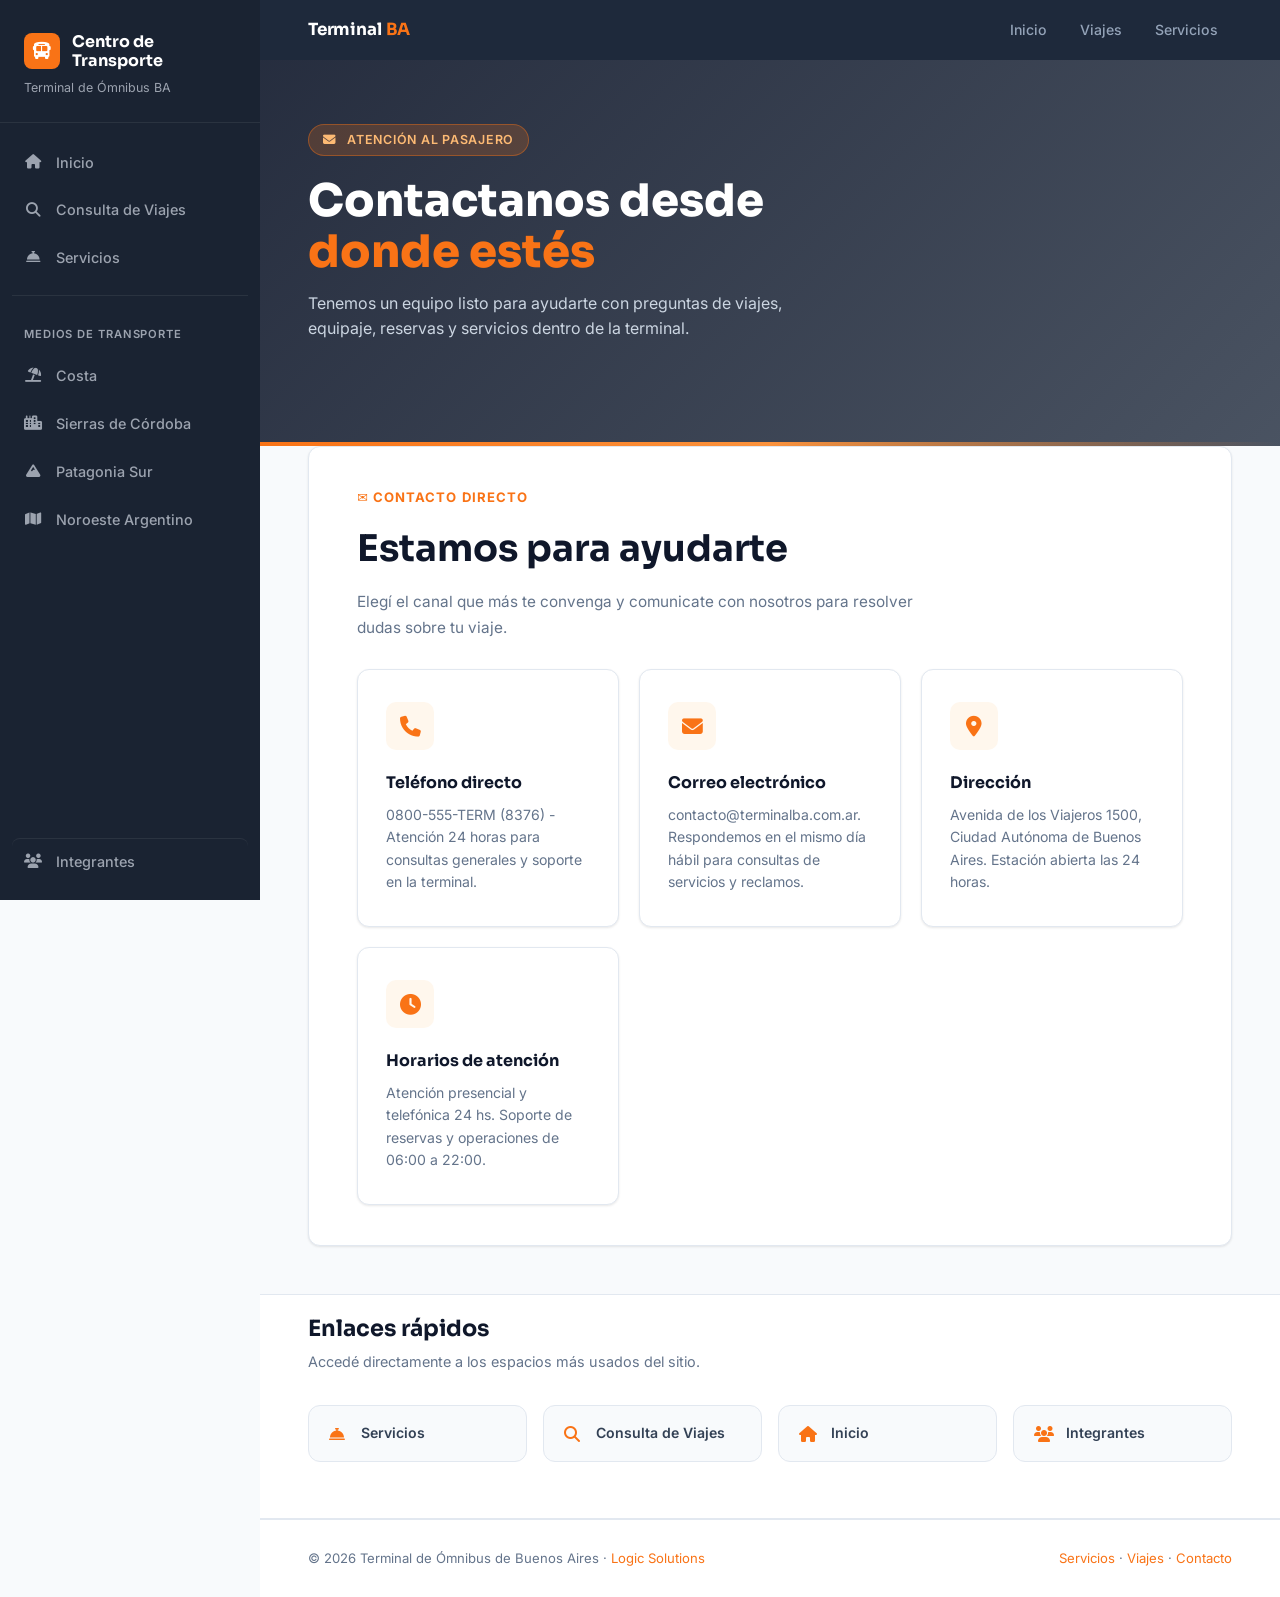
==== contacto.html @ 6a6be08a "FAQ" ====
<!DOCTYPE html>
<html lang="es">
<head>
    <meta charset="UTF-8">
    <meta name="viewport" content="width=device-width, initial-scale=1.0">
    <title>Contacto | Terminal de Ómnibus BA</title>
    <link rel="stylesheet" href="./styles/styles.css">
    <link rel="stylesheet" href="https://cdnjs.cloudflare.com/ajax/libs/font-awesome/6.4.0/css/all.min.css">
</head>
<body>
<div class="app-container">

    <!-- SIDEBAR -->
    <aside class="sidebar">
        <div class="sidebar-header">
            <div class="sidebar-logo">
                <div class="sidebar-logo-icon"><i class="fa-solid fa-bus"></i></div>
                <h2>Centro de Transporte</h2>
            </div>
            <p>Terminal de Ómnibus BA</p>
        </div>
        <nav class="sidebar-nav">
            <a href="index.html"><i class="fa-solid fa-house"></i> Inicio</a>
            <a href="viajes.html"><i class="fa-solid fa-magnifying-glass"></i> Consulta de Viajes</a>
            <a href="servicios.html"><i class="fa-solid fa-bell-concierge"></i> Servicios</a>
            <hr>
            <span class="nav-section-label">Medios de Transporte</span>
            <a href="./transportes/costa.html"><i class="fa-solid fa-umbrella-beach"></i> Costa</a>
            <a href="./transportes/cuyo.html"><i class="fa-solid fa-city"></i> Sierras de Córdoba</a>
            <a href="./transportes/sur.html"><i class="fa-solid fa-mountain"></i> Patagonia Sur</a>
            <a href="./transportes/norte.html"><i class="fa-solid fa-map"></i> Noroeste Argentino</a>
            <a href="integrantes.html" class="sidebar-nav-bottom"><i class="fa-solid fa-users"></i> Integrantes</a>
        </nav>
    </aside>

    <!-- MAIN -->
    <main class="main-content">

        <!-- TOPBAR -->
        <header class="topbar">
            <div class="topbar-brand"><h1>Terminal <span>BA</span></h1></div>
            <nav class="top-nav">
                <a href="index.html">Inicio</a>
                <a href="viajes.html">Viajes</a>
                <a href="servicios.html">Servicios</a>
            </nav>
        </header>

        <!-- HERO CONTACTO -->
        <section class="hero-section" style="background-image: linear-gradient(135deg, rgba(15,23,42,0.9) 0%, rgba(30,41,59,0.8) 100%), url('https://images.unsplash.com/photo-1515378791036-0648a3ef77b2?auto=format&fit=crop&w=1400&q=80'); padding: 4rem 3rem;">
            <div class="hero-overlay">
                <div class="hero-eyebrow"><i class="fa-solid fa-envelope"></i> &nbsp;Atención al pasajero</div>
                <h2>Contactanos desde<br><em>donde estés</em></h2>
                <p>Tenemos un equipo listo para ayudarte con preguntas de viajes, equipaje, reservas y servicios dentro de la terminal.</p>
            </div>
        </section>

        <section class="faq-block-wrapper">
            <div class="faq-top-flex-row" style="margin-bottom: 1.75rem;">
                <div>
                    <p class="section-subtitle-corporate">✉ Contacto directo</p>
                    <h2 class="section-main-title">Estamos para ayudarte</h2>
                    <p class="section-main-desc">Elegí el canal que más te convenga y comunicate con nosotros para resolver dudas sobre tu viaje.</p>
                </div>
            </div>

            <div class="cards-grid">
                <div class="servicio-card">
                    <div class="icon-circle"><i class="fa-solid fa-phone"></i></div>
                    <h4>Teléfono directo</h4>
                    <p>0800-555-TERM (8376) - Atención 24 horas para consultas generales y soporte en la terminal.</p>
                </div>
                <div class="servicio-card">
                    <div class="icon-circle"><i class="fa-solid fa-envelope"></i></div>
                    <h4>Correo electrónico</h4>
                    <p>contacto@terminalba.com.ar. Respondemos en el mismo día hábil para consultas de servicios y reclamos.</p>
                </div>
                <div class="servicio-card">
                    <div class="icon-circle"><i class="fa-solid fa-location-dot"></i></div>
                    <h4>Dirección</h4>
                    <p>Avenida de los Viajeros 1500, Ciudad Autónoma de Buenos Aires. Estación abierta las 24 horas.</p>
                </div>
                <div class="servicio-card">
                    <div class="icon-circle"><i class="fa-solid fa-clock"></i></div>
                    <h4>Horarios de atención</h4>
                    <p>Atención presencial y telefónica 24 hs. Soporte de reservas y operaciones de 06:00 a 22:00.</p>
                </div>
            </div>
        </section>

        <section class="section recursos-section" style="padding-top: 1rem;">
            <div class="section-header">
                <div>
                    <h3>Enlaces rápidos</h3>
                    <p>Accedé directamente a los espacios más usados del sitio.</p>
                </div>
            </div>
            <div class="recursos-grid">
                <a href="servicios.html" class="recurso-link"><i class="fa-solid fa-bell-concierge"></i> Servicios</a>
                <a href="viajes.html" class="recurso-link"><i class="fa-solid fa-magnifying-glass"></i> Consulta de Viajes</a>
                <a href="index.html" class="recurso-link"><i class="fa-solid fa-house"></i> Inicio</a>
                <a href="integrantes.html" class="recurso-link"><i class="fa-solid fa-users"></i> Integrantes</a>
            </div>
        </section>

        <footer>
            <span>© 2026 Terminal de Ómnibus de Buenos Aires · <a href="#">Logic Solutions</a></span>
            <span><a href="servicios.html">Servicios</a> · <a href="viajes.html">Viajes</a> · <a href="contacto.html">Contacto</a></span>
        </footer>
    </main>
</div>
</body>
</html>
---- styles/styles.css ----
/* =========================================
   VARIABLES Y RESETEO
   ========================================= */
@import url('https://fonts.googleapis.com/css2?family=Inter:wght@400;500;600;700&family=Sora:wght@700;800&display=swap');

:root {
    --sidebar-bg: #1a2332;
    --sidebar-text: #9ca3af;
    --topbar-bg: #1e293b;
    --orange-brand: #f97316;
    --orange-hover: #ea580c;
    --orange-light: #fff7ed;
    --bg-light: #f8fafc;
    --bg-white: #ffffff;
    --text-dark: #0f172a;
    --text-mid: #334155;
    --text-gray: #64748b;
    --border-color: #e2e8f0;
    --shadow-sm: 0 1px 3px rgba(0,0,0,0.06), 0 1px 2px rgba(0,0,0,0.04);
    --shadow-md: 0 4px 16px rgba(0,0,0,0.08);
    --shadow-lg: 0 10px 40px rgba(0,0,0,0.12);
    --radius: 12px;
    --sidebar-width: 260px;
}

* { margin: 0; padding: 0; box-sizing: border-box; }

body {
    background-color: var(--bg-light);
    color: var(--text-dark);
    font-family: 'Inter', system-ui, sans-serif;
    line-height: 1.6;
}

/* =========================================
   LAYOUT PRINCIPAL
   ========================================= */
.app-container {
    display: flex;
    min-height: 100vh;
}

/* ---- SIDEBAR ---- */
.sidebar {
    width: var(--sidebar-width);
    background-color: var(--sidebar-bg);
    color: white;
    display: flex;
    flex-direction: column;
    position: fixed;
    height: 100vh;
    overflow-y: auto;
    z-index: 100;
}

.sidebar-header {
    padding: 2rem 1.5rem 1.5rem;
    border-bottom: 1px solid rgba(255,255,255,0.07);
}

.sidebar-logo {
    display: flex;
    align-items: center;
    gap: 0.75rem;
    margin-bottom: 0.5rem;
}

.sidebar-logo-icon {
    width: 36px;
    height: 36px;
    background: var(--orange-brand);
    border-radius: 8px;
    display: flex;
    align-items: center;
    justify-content: center;
    font-size: 1.1rem;
    flex-shrink: 0;
}

.sidebar-header h2 {
    font-family: 'Sora', sans-serif;
    font-size: 1rem;
    font-weight: 700;
    line-height: 1.2;
}

.sidebar-header p {
    color: var(--sidebar-text);
    font-size: 0.78rem;
    margin-top: 0.25rem;
}

.sidebar-nav {
    display: flex;
    flex-direction: column;
    flex-grow: 1;
    padding: 1rem 0.75rem;
    gap: 0.15rem;
}

.nav-section-label {
    color: var(--sidebar-text);
    font-size: 0.7rem;
    font-weight: 600;
    letter-spacing: 0.08em;
    text-transform: uppercase;
    padding: 1rem 0.75rem 0.4rem;
}

.sidebar-nav hr {
    border: 0;
    border-top: 1px solid rgba(255,255,255,0.07);
    margin: 0.75rem 0;
}

.sidebar-nav a {
    color: var(--sidebar-text);
    text-decoration: none;
    padding: 0.7rem 0.75rem;
    border-radius: 8px;
    display: flex;
    align-items: center;
    gap: 0.85rem;
    font-size: 0.9rem;
    font-weight: 500;
    transition: background 0.2s, color 0.2s;
    position: relative;
}

.sidebar-nav a i { width: 18px; text-align: center; font-size: 0.9rem; }

.sidebar-nav a:hover {
    background-color: rgba(255,255,255,0.06);
    color: white;
}

.sidebar-nav a.active {
    background-color: rgba(249,115,22,0.15);
    color: white;
    border-left: 3px solid var(--orange-brand);
    padding-left: calc(0.75rem - 3px);
}

.sidebar-nav-bottom {
    margin-top: auto;
    border-top: 1px solid rgba(255,255,255,0.07);
    padding-top: 1rem;
    margin-bottom: 0;
}

/* ---- MAIN CONTENT ---- */
.main-content {
    flex-grow: 1;
    margin-left: var(--sidebar-width);
    display: flex;
    flex-direction: column;
    min-height: 100vh;
}

/* ---- TOPBAR ---- */
.topbar {
    background-color: var(--topbar-bg);
    color: white;
    padding: 0 3rem;
    height: 60px;
    display: flex;
    justify-content: space-between;
    align-items: center;
    position: sticky;
    top: 0;
    z-index: 90;
}

.topbar-brand h1 {
    font-family: 'Sora', sans-serif;
    font-size: 1.05rem;
    font-weight: 700;
    letter-spacing: -0.01em;
}

.topbar-brand span {
    color: var(--orange-brand);
}

.top-nav {
    display: flex;
    gap: 0.25rem;
}

.top-nav a {
    color: #94a3b8;
    text-decoration: none;
    font-size: 0.88rem;
    font-weight: 500;
    padding: 0.4rem 0.9rem;
    border-radius: 6px;
    transition: color 0.2s, background 0.2s;
}

.top-nav a:hover { color: white; background: rgba(255,255,255,0.06); }

.top-nav a.active {
    color: white;
    background: rgba(249,115,22,0.2);
}

/* ---- BOTONES ---- */
.btn {
    display: inline-flex;
    align-items: center;
    gap: 0.5rem;
    padding: 0.7rem 1.4rem;
    border-radius: 8px;
    font-size: 0.9rem;
    font-weight: 600;
    cursor: pointer;
    border: none;
    transition: all 0.2s;
    text-decoration: none;
    white-space: nowrap;
}

.btn-primary { background-color: var(--orange-brand); color: white; }
.btn-primary:hover { background-color: var(--orange-hover); transform: translateY(-1px); }

.btn-outline {
    border: 1.5px solid var(--orange-brand);
    color: var(--orange-brand);
    background: transparent;
}
.btn-outline:hover { background: var(--orange-light); }

.btn-ghost { background: rgba(255,255,255,0.12); color: white; }
.btn-ghost:hover { background: rgba(255,255,255,0.2); }

.btn-sm { padding: 0.45rem 0.9rem; font-size: 0.82rem; }

/* =========================================
   HERO SECTION
   ========================================= */
.hero-section {
    background: linear-gradient(135deg, rgba(15,23,42,0.88) 0%, rgba(30,41,59,0.75) 100%),
                url('https://images.unsplash.com/photo-1544620347-c4fd4a3d5957?auto=format&fit=crop&w=1400&q=80') center/cover no-repeat;
    padding: 4.5rem 3rem;
    color: white;
    position: relative;
    overflow: hidden;
}

.hero-section::after {
    content: '';
    position: absolute;
    bottom: 0; left: 0; right: 0;
    height: 4px;
    background: linear-gradient(90deg, var(--orange-brand), #fb923c, transparent);
}

.hero-eyebrow {
    display: inline-flex;
    align-items: center;
    gap: 0.5rem;
    background: rgba(249,115,22,0.2);
    border: 1px solid rgba(249,115,22,0.4);
    color: #fdba74;
    font-size: 0.78rem;
    font-weight: 600;
    letter-spacing: 0.06em;
    text-transform: uppercase;
    padding: 0.3rem 0.85rem;
    border-radius: 20px;
    margin-bottom: 1.25rem;
}

.hero-overlay h2 {
    font-family: 'Sora', sans-serif;
    font-size: clamp(1.8rem, 3.5vw, 2.8rem);
    font-weight: 800;
    line-height: 1.15;
    margin-bottom: 0.75rem;
    max-width: 600px;
}

.hero-overlay h2 em {
    font-style: normal;
    color: var(--orange-brand);
}

.hero-overlay > p {
    color: #cbd5e1;
    max-width: 520px;
    margin-bottom: 2.5rem;
    font-size: 1rem;
}

/* BUSCADOR */
.search-box {
    background: white;
    padding: 1.5rem 1.75rem;
    border-radius: var(--radius);
    box-shadow: var(--shadow-lg);
    color: var(--text-dark);
    max-width: 780px;
}

.search-box-title {
    font-size: 0.82rem;
    font-weight: 700;
    color: var(--text-gray);
    letter-spacing: 0.04em;
    text-transform: uppercase;
    margin-bottom: 1rem;
}

#form-busqueda {
    display: grid;
    grid-template-columns: 1fr 1fr auto auto;
    gap: 1rem;
    align-items: flex-end;
}

.input-group {
    display: flex;
    flex-direction: column;
    gap: 0.4rem;
}

.input-group label {
    font-size: 0.78rem;
    font-weight: 600;
    color: var(--text-gray);
    letter-spacing: 0.02em;
}

.input-group input, .input-group select {
    padding: 0.65rem 0.9rem;
    border: 1.5px solid var(--border-color);
    border-radius: 8px;
    font-size: 0.9rem;
    font-family: 'Inter', sans-serif;
    color: var(--text-dark);
    background: var(--bg-light);
    transition: border-color 0.2s, box-shadow 0.2s;
    width: 100%;
}

.input-group input:focus, .input-group select:focus {
    outline: none;
    border-color: var(--orange-brand);
    box-shadow: 0 0 0 3px rgba(249,115,22,0.12);
    background: white;
}

/* =========================================
   SECCIONES COMUNES
   ========================================= */
.section {
    padding: 3.5rem 3rem;
}

.section-sm { padding: 2rem 3rem; }

.section-header {
    display: flex;
    justify-content: space-between;
    align-items: flex-end;
    margin-bottom: 2rem;
}

.section-header h3 {
    font-family: 'Sora', sans-serif;
    font-size: 1.4rem;
    font-weight: 700;
    color: var(--text-dark);
    margin-bottom: 0.25rem;
}

.section-header p { color: var(--text-gray); font-size: 0.9rem; }

.text-center {
    text-align: center;
    margin-bottom: 2.5rem;
}

.text-center h3 {
    font-family: 'Sora', sans-serif;
    font-size: 1.5rem;
    font-weight: 700;
    margin-bottom: 0.5rem;
}

.text-center p { color: var(--text-gray); max-width: 500px; margin: 0 auto; }

/* =========================================
   CARDS DE DESTINOS / RUTAS
   ========================================= */
.cards-grid {
    display: grid;
    grid-template-columns: repeat(auto-fit, minmax(220px, 1fr));
    gap: 1.25rem;
}

.destino-card {
    height: 210px;
    border-radius: var(--radius);
    background-size: cover;
    background-position: center;
    position: relative;
    text-decoration: none;
    color: white;
    overflow: hidden;
    display: flex;
    align-items: flex-end;
    transition: transform 0.25s, box-shadow 0.25s;
}

.destino-card:hover {
    transform: translateY(-4px);
    box-shadow: var(--shadow-lg);
}

.destino-card::before {
    content: '';
    position: absolute;
    inset: 0;
    background: linear-gradient(transparent 30%, rgba(15,23,42,0.85) 100%);
}

.destino-card-body {
    position: relative;
    z-index: 1;
    padding: 1.25rem;
    width: 100%;
}

.destino-card-badge {
    display: inline-block;
    background: var(--orange-brand);
    color: white;
    font-size: 0.65rem;
    font-weight: 700;
    letter-spacing: 0.06em;
    text-transform: uppercase;
    padding: 0.2rem 0.55rem;
    border-radius: 4px;
    margin-bottom: 0.4rem;
}

.destino-card-body h4 {
    font-family: 'Sora', sans-serif;
    font-size: 1.05rem;
    font-weight: 700;
    line-height: 1.2;
    margin-bottom: 0.2rem;
}

.destino-card-body p {
    font-size: 0.8rem;
    color: #cbd5e1;
}

/* =========================================
   RECURSOS DEL PROYECTO
   ========================================= */
.recursos-section {
    background: var(--bg-white);
    border-top: 1px solid var(--border-color);
    border-bottom: 1px solid var(--border-color);
}

.recursos-grid {
    display: grid;
    grid-template-columns: repeat(auto-fit, minmax(200px, 1fr));
    gap: 1rem;
}

.recurso-link {
    display: flex;
    align-items: center;
    gap: 0.75rem;
    padding: 1rem 1.25rem;
    background: var(--bg-light);
    border: 1.5px solid var(--border-color);
    border-radius: var(--radius);
    text-decoration: none;
    color: var(--text-mid);
    font-size: 0.88rem;
    font-weight: 600;
    transition: all 0.2s;
}

.recurso-link:hover {
    border-color: var(--orange-brand);
    color: var(--orange-brand);
    background: var(--orange-light);
}

.recurso-link i { font-size: 1rem; color: var(--orange-brand); width: 20px; }

/* =========================================
   SERVICIOS
   ========================================= */
.servicios-grid {
    display: grid;
    grid-template-columns: repeat(3, 1fr);
    gap: 1.5rem;
}

.servicio-card {
    background: var(--bg-white);
    padding: 2rem 1.75rem;
    border-radius: var(--radius);
    border: 1px solid var(--border-color);
    box-shadow: var(--shadow-sm);
    transition: box-shadow 0.2s, transform 0.2s;
}

.servicio-card:hover {
    box-shadow: var(--shadow-md);
    transform: translateY(-2px);
}

.icon-circle {
    width: 48px;
    height: 48px;
    background: var(--orange-light);
    border-radius: 10px;
    display: flex;
    align-items: center;
    justify-content: center;
    font-size: 1.3rem;
    color: var(--orange-brand);
    margin-bottom: 1.25rem;
}

.servicio-card h4 {
    font-family: 'Sora', sans-serif;
    font-size: 1rem;
    font-weight: 700;
    margin-bottom: 0.5rem;
}

.servicio-card p {
    font-size: 0.88rem;
    color: var(--text-gray);
    line-height: 1.6;
}

/* =========================================
   STATS / NÚMEROS
   ========================================= */
.stats-bar {
    background: var(--topbar-bg);
    color: white;
    padding: 2rem 3rem;
    display: grid;
    grid-template-columns: repeat(4, 1fr);
    gap: 1rem;
    text-align: center;
}

.stat-item strong {
    display: block;
    font-family: 'Sora', sans-serif;
    font-size: 2rem;
    font-weight: 800;
    color: var(--orange-brand);
    line-height: 1;
    margin-bottom: 0.25rem;
}

.stat-item span { font-size: 0.82rem; color: #94a3b8; }

/* =========================================
   TABLA DE VIAJES
   ========================================= */
.tabla-wrapper {
    background: var(--bg-white);
    border-radius: var(--radius);
    border: 1px solid var(--border-color);
    overflow: hidden;
    box-shadow: var(--shadow-sm);
}

table {
    width: 100%;
    border-collapse: collapse;
}

thead {
    background: var(--topbar-bg);
    color: white;
}

thead th {
    padding: 0.9rem 1.25rem;
    text-align: left;
    font-size: 0.78rem;
    font-weight: 600;
    letter-spacing: 0.04em;
    text-transform: uppercase;
}

tbody tr {
    border-bottom: 1px solid var(--border-color);
    transition: background 0.15s;
}

tbody tr:last-child { border-bottom: none; }
tbody tr:hover { background: var(--bg-light); }

tbody td {
    padding: 1rem 1.25rem;
    font-size: 0.9rem;
    color: var(--text-mid);
    vertical-align: middle;
}

.badge-estado {
    display: inline-flex;
    align-items: center;
    gap: 0.35rem;
    padding: 0.25rem 0.65rem;
    border-radius: 20px;
    font-size: 0.75rem;
    font-weight: 600;
}

.badge-puntual { background: #dcfce7; color: #15803d; }
.badge-demorado { background: #fef9c3; color: #a16207; }
.badge-cancelado { background: #fee2e2; color: #b91c1c; }

.hora-salida { font-weight: 700; color: var(--text-dark); font-size: 1rem; }
.plataforma-num {
    display: inline-flex;
    align-items: center;
    justify-content: center;
    width: 28px; height: 28px;
    background: var(--orange-brand);
    color: white;
    border-radius: 6px;
    font-size: 0.8rem;
    font-weight: 700;
}

/* =========================================
   FILTROS DE BÚSQUEDA (viajes.html)
   ========================================= */
.filtros-bar {
    background: var(--bg-white);
    border-bottom: 1px solid var(--border-color);
    padding: 1.25rem 3rem;
    display: flex;
    gap: 1rem;
    align-items: flex-end;
    flex-wrap: wrap;
}

.filtros-bar .input-group { min-width: 150px; }

/* =========================================
   SERVICIOS DETALLADOS (servicios.html)
   ========================================= */
.servicio-detalle {
    display: grid;
    grid-template-columns: 1fr 1fr;
    gap: 1.5rem;
    margin-bottom: 3rem;
}

.servicio-detalle-card {
    background: var(--bg-white);
    border-radius: var(--radius);
    border: 1px solid var(--border-color);
    overflow: hidden;
}

.servicio-detalle-header {
    background: var(--topbar-bg);
    color: white;
    padding: 1.25rem 1.75rem;
    display: flex;
    align-items: center;
    gap: 1rem;
}

.servicio-detalle-header i {
    font-size: 1.3rem;
    color: var(--orange-brand);
}

.servicio-detalle-header h4 {
    font-family: 'Sora', sans-serif;
    font-size: 1rem;
    font-weight: 700;
}

.servicio-detalle-body { padding: 1.5rem 1.75rem; }

.servicio-lista {
    list-style: none;
    display: flex;
    flex-direction: column;
    gap: 0.75rem;
}

.servicio-lista li {
    display: flex;
    align-items: flex-start;
    gap: 0.75rem;
    font-size: 0.9rem;
    color: var(--text-mid);
}

.servicio-lista li::before {
    content: '';
    width: 6px; height: 6px;
    background: var(--orange-brand);
    border-radius: 50%;
    margin-top: 0.45rem;
    flex-shrink: 0;
}

.horario-grid {
    display: grid;
    grid-template-columns: 1fr 1fr;
    gap: 0.5rem;
}

.horario-item {
    display: flex;
    justify-content: space-between;
    align-items: center;
    padding: 0.6rem 0.9rem;
    background: var(--bg-light);
    border-radius: 8px;
    font-size: 0.85rem;
}

.horario-item span:first-child { color: var(--text-gray); font-weight: 500; }
.horario-item span:last-child { font-weight: 700; color: var(--text-dark); }

/* Mapa placeholder */
.mapa-placeholder {
    background: linear-gradient(135deg, #f1f5f9, #e2e8f0);
    border-radius: var(--radius);
    height: 280px;
    display: flex;
    flex-direction: column;
    align-items: center;
    justify-content: center;
    gap: 0.75rem;
    color: var(--text-gray);
    border: 1px solid var(--border-color);
    position: relative;
    overflow: hidden;
}

.mapa-placeholder i { font-size: 2.5rem; color: var(--orange-brand); }
.mapa-placeholder p { font-size: 0.9rem; font-weight: 500; }

/* Plataformas grid */
.plataformas-grid {
    display: grid;
    grid-template-columns: repeat(auto-fill, minmax(160px, 1fr));
    gap: 1rem;
}

.plataforma-card {
    background: var(--bg-white);
    border: 1.5px solid var(--border-color);
    border-radius: var(--radius);
    padding: 1.25rem;
    text-align: center;
    transition: border-color 0.2s;
}

.plataforma-card:hover { border-color: var(--orange-brand); }

.plataforma-numero {
    display: inline-flex;
    align-items: center;
    justify-content: center;
    width: 44px; height: 44px;
    background: var(--orange-brand);
    color: white;
    border-radius: 10px;
    font-family: 'Sora', sans-serif;
    font-size: 1.2rem;
    font-weight: 800;
    margin-bottom: 0.75rem;
}

.plataforma-card h5 { font-size: 0.88rem; font-weight: 700; margin-bottom: 0.25rem; }
.plataforma-card p { font-size: 0.78rem; color: var(--text-gray); }

/* =========================================
   ALERT / AVISO
   ========================================= */
.aviso-bar {
    background: #fffbeb;
    border-top: 3px solid #f59e0b;
    border-bottom: 1px solid #fde68a;
    padding: 0.85rem 3rem;
    display: flex;
    align-items: center;
    gap: 0.75rem;
    font-size: 0.88rem;
    color: #92400e;
}

.aviso-bar i { color: #f59e0b; }

/* =========================================
   EMPTY STATE
   ========================================= */
.empty-state {
    text-align: center;
    padding: 4rem 2rem;
    color: var(--text-gray);
}

.empty-state i { font-size: 2.5rem; margin-bottom: 1rem; color: #cbd5e1; }
.empty-state h4 { font-size: 1.1rem; font-weight: 600; margin-bottom: 0.5rem; color: var(--text-mid); }
.empty-state p { font-size: 0.9rem; }

/* =========================================
   FOOTER
   ========================================= */
footer {
    margin-top: auto;
    padding: 1.75rem 3rem;
    border-top: 1px solid var(--border-color);
    display: flex;
    justify-content: space-between;
    align-items: center;
    font-size: 0.82rem;
    color: var(--text-gray);
    background: var(--bg-white);
}

footer a { color: var(--orange-brand); text-decoration: none; }

/* =========================================
   CARRUSEL DE MAPAS
   ========================================= */
.mapa-carrusel {
    background: var(--bg-white);
    border: 1px solid var(--border-color);
    border-radius: 0.5rem;
    overflow: hidden;
    margin-bottom: 2rem;
}

.mapa-carrusel-container {
    position: relative;
    width: 100%;
    aspect-ratio: 16 / 9;
    background: var(--bg-light);
}

.mapa-imagen {
    position: absolute;
    width: 100%;
    height: 100%;
    opacity: 0;
    transition: opacity 0.3s ease-in-out;
}

.mapa-imagen.active {
    opacity: 1;
}

.mapa-imagen img {
    width: 100%;
    height: 100%;
    object-fit: cover;
}

.mapa-label {
    position: absolute;
    bottom: 1rem;
    left: 1rem;
    background: rgba(0,0,0,0.7);
    color: white;
    padding: 0.5rem 1rem;
    border-radius: 0.25rem;
    font-size: 0.9rem;
    font-weight: 600;
}

.mapa-controles {
    display: flex;
    align-items: center;
    justify-content: center;
    gap: 2rem;
    padding: 1.5rem;
    background: var(--bg-light);
}

.mapa-btn {
    background: var(--orange-brand);
    border: none;
    color: white;
    width: 2.5rem;
    height: 2.5rem;
    border-radius: 50%;
    cursor: pointer;
    display: flex;
    align-items: center;
    justify-content: center;
    font-size: 1rem;
    transition: background 0.2s, transform 0.2s;
}

.mapa-btn:hover {
    background: var(--orange-brand-dark);
    transform: scale(1.05);
}

.mapa-indicadores {
    display: flex;
    gap: 0.75rem;
}

.mapa-dot {
    width: 0.75rem;
    height: 0.75rem;
    border-radius: 50%;
    background: var(--border-color);
    cursor: pointer;
    transition: background 0.2s, transform 0.2s;
}

.mapa-dot.active {
    background: var(--orange-brand);
    transform: scale(1.2);
}

.mapa-dot:hover {
    background: var(--orange-brand);
}

/* =========================================
   FAQ / PREGUNTAS FRECUENTES
   ========================================= */
.faq-block-wrapper {
    background: var(--bg-white);
    border: 1px solid var(--border-color);
    border-radius: var(--radius);
    padding: 2.5rem 3rem;
    margin: 0 3rem 3rem;
    box-shadow: var(--shadow-sm);
}

.faq-top-flex-row {
    display: flex;
    justify-content: space-between;
    align-items: flex-end;
    gap: 1.5rem;
    flex-wrap: wrap;
    margin-bottom: 1.8rem;
}

.section-subtitle-corporate {
    font-size: 0.82rem;
    font-weight: 700;
    color: var(--orange-brand);
    letter-spacing: 0.08em;
    text-transform: uppercase;
    margin-bottom: 0.75rem;
}

.section-main-title {
    font-family: 'Sora', sans-serif;
    font-size: clamp(1.8rem, 2.9vw, 2.3rem);
    margin-bottom: 0.65rem;
}

.section-main-desc {
    color: var(--text-gray);
    font-size: 0.96rem;
    max-width: 560px;
    line-height: 1.7;
}

.search-faq-bar {
    display: flex;
    align-items: center;
    gap: 0.75rem;
    border: 1px solid var(--border-color);
    border-radius: 999px;
    background: var(--bg-light);
    padding: 0.75rem 1rem;
    min-width: 280px;
    width: 100%;
    max-width: 420px;
}

.search-faq-bar span {
    font-size: 1rem;
}

.search-faq-bar input {
    width: 100%;
    border: none;
    background: transparent;
    outline: none;
    font-size: 0.95rem;
    color: var(--text-dark);
}

.filters-horizontal-scroll {
    display: flex;
    flex-wrap: wrap;
    gap: 0.75rem;
}

.filter-pill-btn {
    border: 1px solid var(--border-color);
    background: var(--bg-light);
    color: var(--text-dark);
    border-radius: 999px;
    padding: 0.75rem 1rem;
    font-size: 0.9rem;
    font-weight: 600;
    cursor: pointer;
    transition: all 0.2s;
}

.filter-pill-btn.active {
    color: var(--orange-brand);
    border-color: var(--orange-brand);
    background: rgba(249,115,22,0.12);
}

.filter-pill-btn:hover {
    background: rgba(249,115,22,0.1);
}

.accordion-rows-stack {
    display: grid;
    gap: 1rem;
}

.faq-accordion-item {
    background: var(--bg-light);
    border-radius: var(--radius);
    border: 1px solid var(--border-color);
    overflow: hidden;
}

.faq-header-trigger {
    width: 100%;
    padding: 1.25rem 1.5rem;
    background: transparent;
    border: none;
    text-align: left;
    font-size: 1rem;
    font-weight: 700;
    color: var(--text-dark);
    display: flex;
    justify-content: space-between;
    align-items: center;
    gap: 1rem;
    cursor: pointer;
}

.faq-arrow-icon {
    transition: transform 0.2s ease;
    color: var(--orange-brand);
}

.faq-accordion-item.open .faq-arrow-icon {
    transform: rotate(180deg);
}

.faq-body-dropdown {
    max-height: 0;
    overflow: hidden;
    transition: max-height 0.25s ease, padding 0.25s ease;
    padding: 0 1.5rem;
}

.faq-body-dropdown div {
    padding: 0 0 1.25rem;
    color: var(--text-gray);
    line-height: 1.75;
}

.faq-accordion-item.open .faq-body-dropdown {
    max-height: 320px;
    padding: 0 1.5rem 1rem;
}

/* =========================================
   RESPONSIVE
   ========================================= */
@media (max-width: 900px) {
    .sidebar { display: none; }
    .main-content { margin-left: 0; }
    .topbar { padding: 0 1.5rem; }
    .section, .servicios-grid, #form-busqueda { padding: 2rem 1.5rem; }
    .servicios-grid { grid-template-columns: 1fr; }
    .stats-bar { grid-template-columns: repeat(2, 1fr); }
    #form-busqueda { grid-template-columns: 1fr; }
    .hero-section { padding: 2.5rem 1.5rem; }
    .filtros-bar { padding: 1rem 1.5rem; }
    .servicio-detalle { grid-template-columns: 1fr; }
    .faq-block-wrapper { margin: 0 1.5rem 2rem; padding: 2rem 1.5rem; }
    .faq-top-flex-row { flex-direction: column; align-items: flex-start; }
    .search-faq-bar { max-width: 100%; }
    .filters-horizontal-scroll { gap: 0.5rem; }
}

@media (max-width: 600px) {
    .filters-horizontal-scroll { gap: 0.5rem; }
    .faq-header-trigger { font-size: 0.95rem; }
    .faq-block-wrapper { margin: 0 1rem 1.5rem; padding: 1.5rem 1rem; }
}
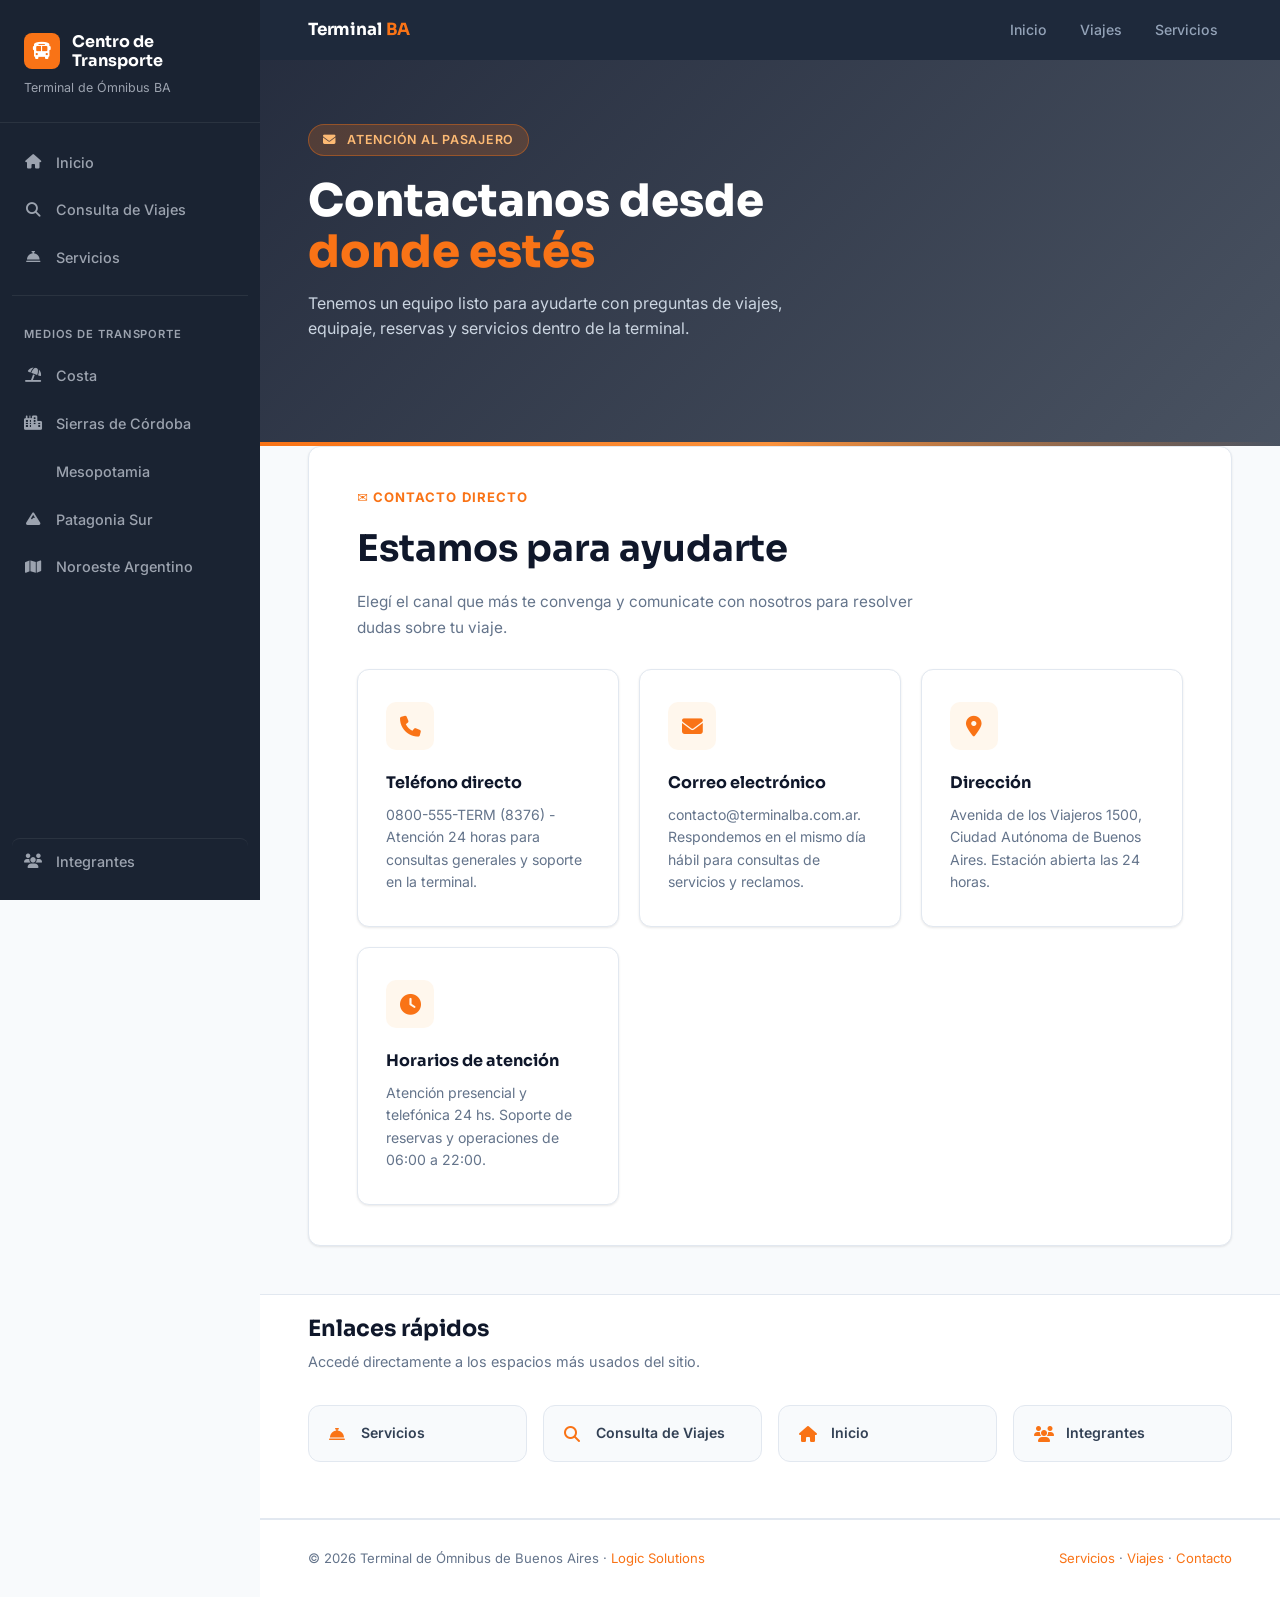
==== commit a913625e: "mesopotamia" ====
--- a/contacto.html
+++ b/contacto.html
@@ -27,6 +27,7 @@
             <span class="nav-section-label">Medios de Transporte</span>
             <a href="./transportes/costa.html"><i class="fa-solid fa-umbrella-beach"></i> Costa</a>
             <a href="./transportes/cuyo.html"><i class="fa-solid fa-city"></i> Sierras de Córdoba</a>
+            <a href="https://agusreyy11.github.io/misionestranss/" target="_blank"><i class="fa-solid fa-island-tropical"></i> Mesopotamia</a>
             <a href="./transportes/sur.html"><i class="fa-solid fa-mountain"></i> Patagonia Sur</a>
             <a href="./transportes/norte.html"><i class="fa-solid fa-map"></i> Noroeste Argentino</a>
             <a href="integrantes.html" class="sidebar-nav-bottom"><i class="fa-solid fa-users"></i> Integrantes</a>
--- a/styles/styles.css
+++ b/styles/styles.css
@@ -236,6 +236,131 @@
 .btn-sm { padding: 0.45rem 0.9rem; font-size: 0.82rem; }
 
 /* =========================================
+   INTEGRANTES
+   ========================================= */
+.integrantes-page {
+    padding: 2.5rem 3rem 3rem;
+    background: var(--bg-light);
+}
+
+.integrantes-header {
+    margin-bottom: 2rem;
+}
+
+.integrantes-header h2 {
+    font-family: 'Sora', sans-serif;
+    font-size: 1.8rem;
+    margin-bottom: 0.35rem;
+    color: var(--text-dark);
+}
+
+.integrantes-header p {
+    color: var(--text-gray);
+}
+
+.integrantes-grid {
+    display: grid;
+    grid-template-columns: repeat(3, minmax(0, 1fr));
+    gap: 1.5rem;
+}
+
+.integrante-card {
+    background: var(--bg-white);
+    border: 1px solid var(--border-color);
+    border-radius: var(--radius);
+    box-shadow: var(--shadow-sm);
+    overflow: hidden;
+    transition: transform 0.2s ease, box-shadow 0.2s ease;
+}
+
+.integrante-card:hover {
+    transform: translateY(-3px);
+    box-shadow: var(--shadow-md);
+}
+
+.integrante-card img {
+    width: 100%;
+    height: 420px; 
+    object-fit: cover;
+    object-position: top;
+    display: block;
+    background-color: #f1f5f9;
+}
+
+.facundo-vogel-card {
+    background: var(--bg-white);
+    border: 1px solid var(--border-color);
+    border-radius: var(--radius);
+    box-shadow: var(--shadow-sm);
+    overflow: hidden;
+    transition: transform 0.2s ease, box-shadow 0.2s ease;
+}
+
+.facundo-vogel-card:hover {
+    transform: translateY(-3px);
+    box-shadow: var(--shadow-md);
+}
+
+.facundo-vogel-card img {
+    width: 100%;
+    height: 420px; 
+    object-fit: cover;
+    object-position: center;
+    display: block;
+    background-color: #f1f5f9;
+}
+
+.facundo-vogel-card h3 {
+    padding: 1rem 1rem 1.2rem;
+    text-align: center;
+    font-size: 1rem;
+}
+
+.facundo-vogel-card h3 a {
+    color: var(--text-dark);
+    text-decoration: none;
+    transition: color 0.2s ease;
+}
+
+.facundo-vogel-card h3 a:hover {
+    color: var(--orange-brand);
+    text-decoration: underline;
+}
+
+.integrante-card h3 {
+    padding: 1rem 1rem 1.2rem;
+    text-align: center;
+    font-size: 1rem;
+}
+
+.integrante-card h3 a {
+    color: var(--text-dark);
+    text-decoration: none;
+    transition: color 0.2s ease;
+}
+
+.integrante-card h3 a:hover {
+    color: var(--orange-brand);
+    text-decoration: underline;
+}
+
+@media (max-width: 900px) {
+    .integrantes-grid {
+        grid-template-columns: repeat(2, minmax(0, 1fr));
+    }
+}
+
+@media (max-width: 600px) {
+    .integrantes-page {
+        padding: 1.5rem 1rem 2rem;
+    }
+
+    .integrantes-grid {
+        grid-template-columns: 1fr;
+    }
+}
+
+/* =========================================
    HERO SECTION
    ========================================= */
 .hero-section {
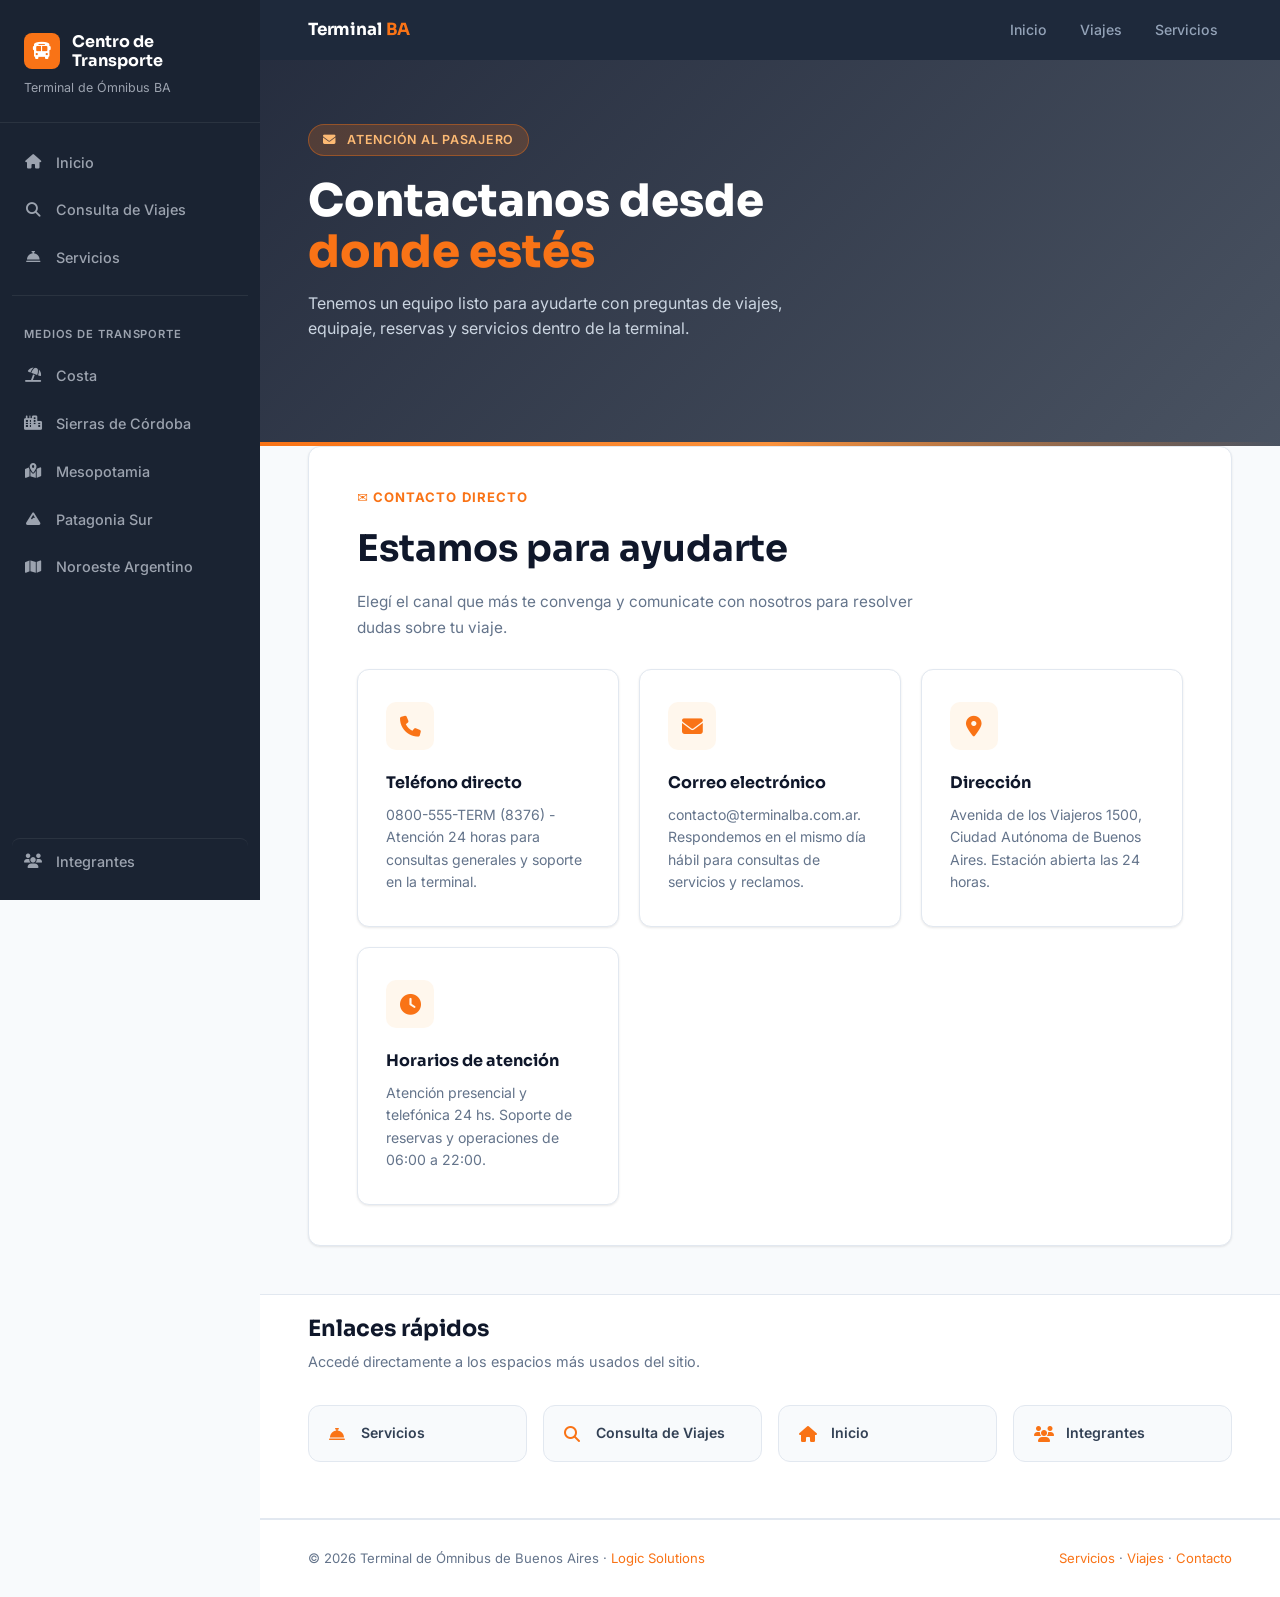
==== commit f3ec6ff3: "corrección de icono" ====
--- a/contacto.html
+++ b/contacto.html
@@ -27,7 +27,7 @@
             <span class="nav-section-label">Medios de Transporte</span>
             <a href="./transportes/costa.html"><i class="fa-solid fa-umbrella-beach"></i> Costa</a>
             <a href="./transportes/cuyo.html"><i class="fa-solid fa-city"></i> Sierras de Córdoba</a>
-            <a href="https://agusreyy11.github.io/misionestranss/" target="_blank"><i class="fa-solid fa-island-tropical"></i> Mesopotamia</a>
+            <a href="https://agusreyy11.github.io/misionestranss/" target="_blank"><i class="fa-solid fa-map-location-dot"></i> Mesopotamia</a>
             <a href="./transportes/sur.html"><i class="fa-solid fa-mountain"></i> Patagonia Sur</a>
             <a href="./transportes/norte.html"><i class="fa-solid fa-map"></i> Noroeste Argentino</a>
             <a href="integrantes.html" class="sidebar-nav-bottom"><i class="fa-solid fa-users"></i> Integrantes</a>
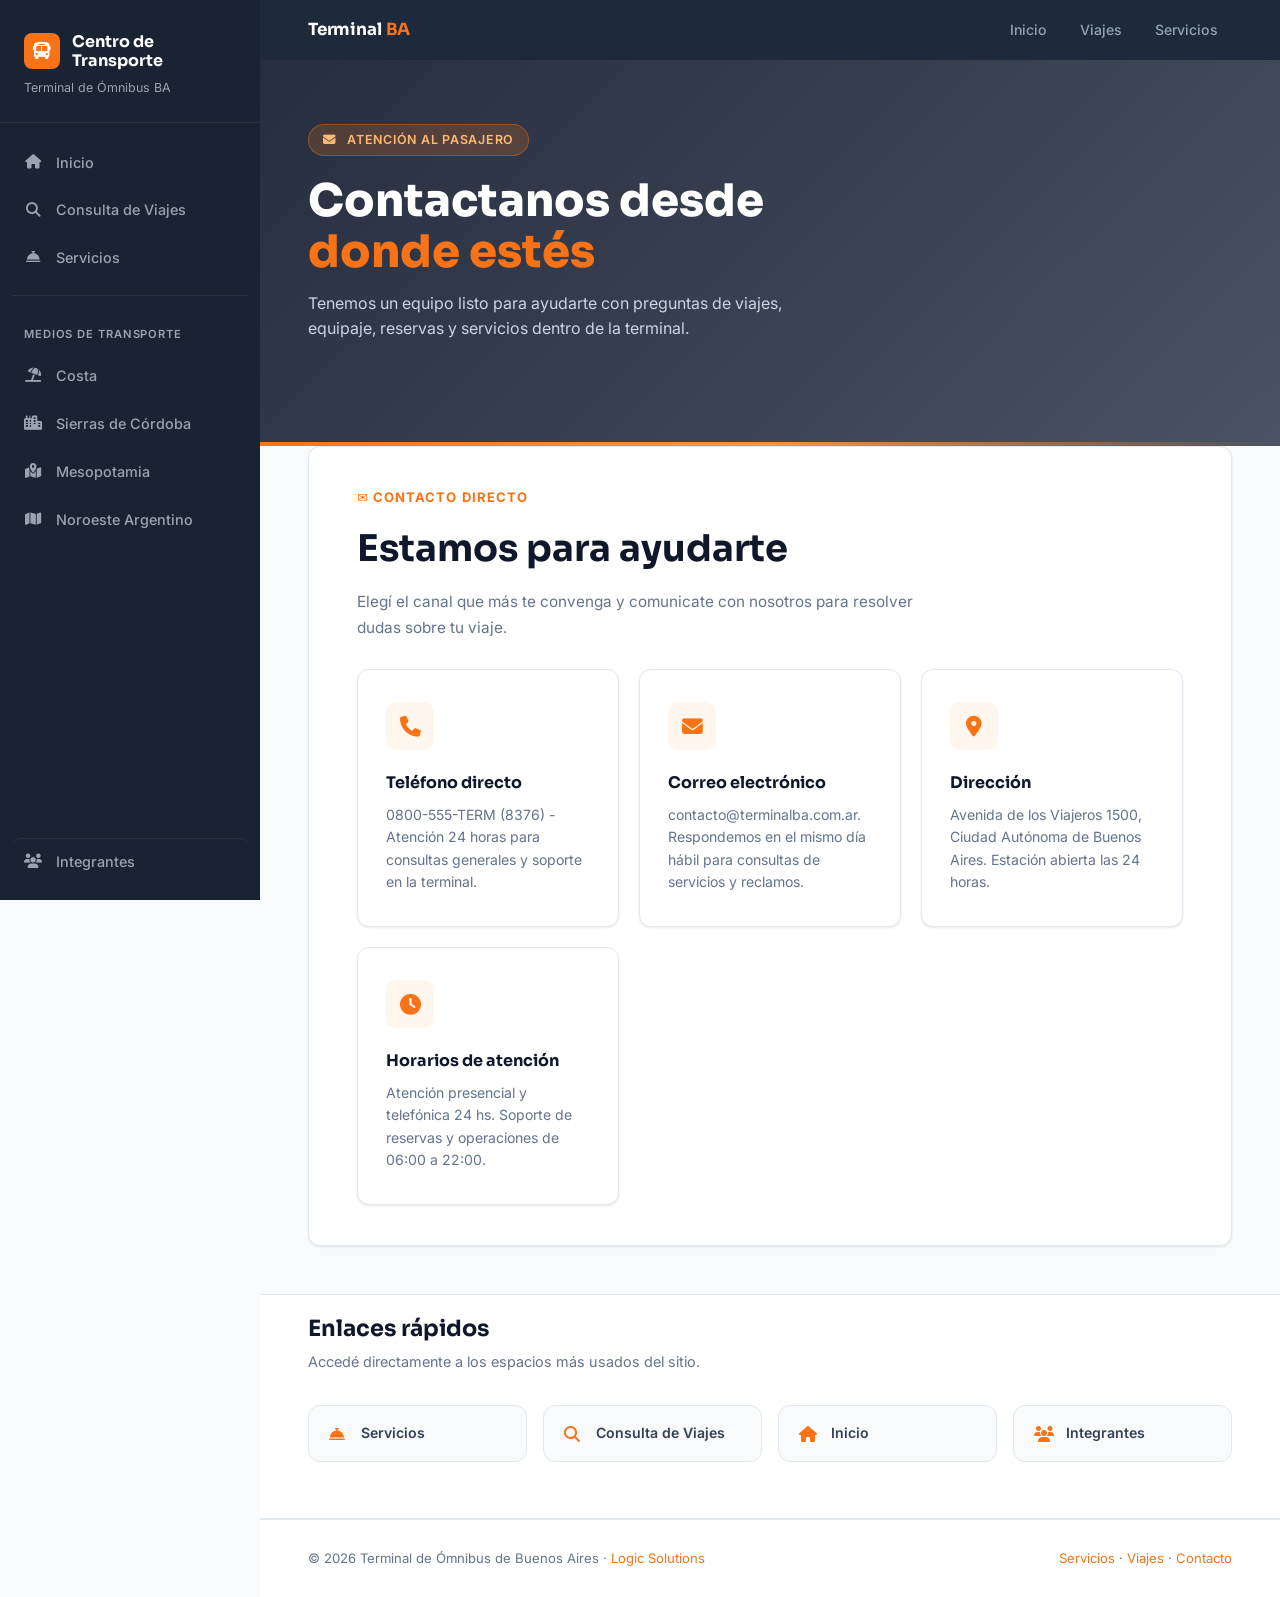
==== commit 2c09090a: "Arreglos en contactos" ====
--- a/contacto.html
+++ b/contacto.html
@@ -25,10 +25,9 @@
             <a href="servicios.html"><i class="fa-solid fa-bell-concierge"></i> Servicios</a>
             <hr>
             <span class="nav-section-label">Medios de Transporte</span>
-            <a href="./transportes/costa.html"><i class="fa-solid fa-umbrella-beach"></i> Costa</a>
-            <a href="./transportes/cuyo.html"><i class="fa-solid fa-city"></i> Sierras de Córdoba</a>
-            <a href="https://agusreyy11.github.io/misionestranss/" target="_blank"><i class="fa-solid fa-map-location-dot"></i> Mesopotamia</a>
-            <a href="./transportes/sur.html"><i class="fa-solid fa-mountain"></i> Patagonia Sur</a>
+            <a href="https://trodriguez0123.github.io/Proyecto_final_individual/"><i class="fa-solid fa-umbrella-beach"></i> Costa</a>
+            <a href="https://nmilagros.github.io/Proyecto_consultora_cordoba/"><i class="fa-solid fa-city"></i> Sierras de Córdoba</a>
+            <a href="https://agusreyy11.github.io/misionestranss/" target="_blank"><i class="fa-solid fa-map-location-dot"></i> Mesopotamia</a>   
             <a href="./transportes/norte.html"><i class="fa-solid fa-map"></i> Noroeste Argentino</a>
             <a href="integrantes.html" class="sidebar-nav-bottom"><i class="fa-solid fa-users"></i> Integrantes</a>
         </nav>
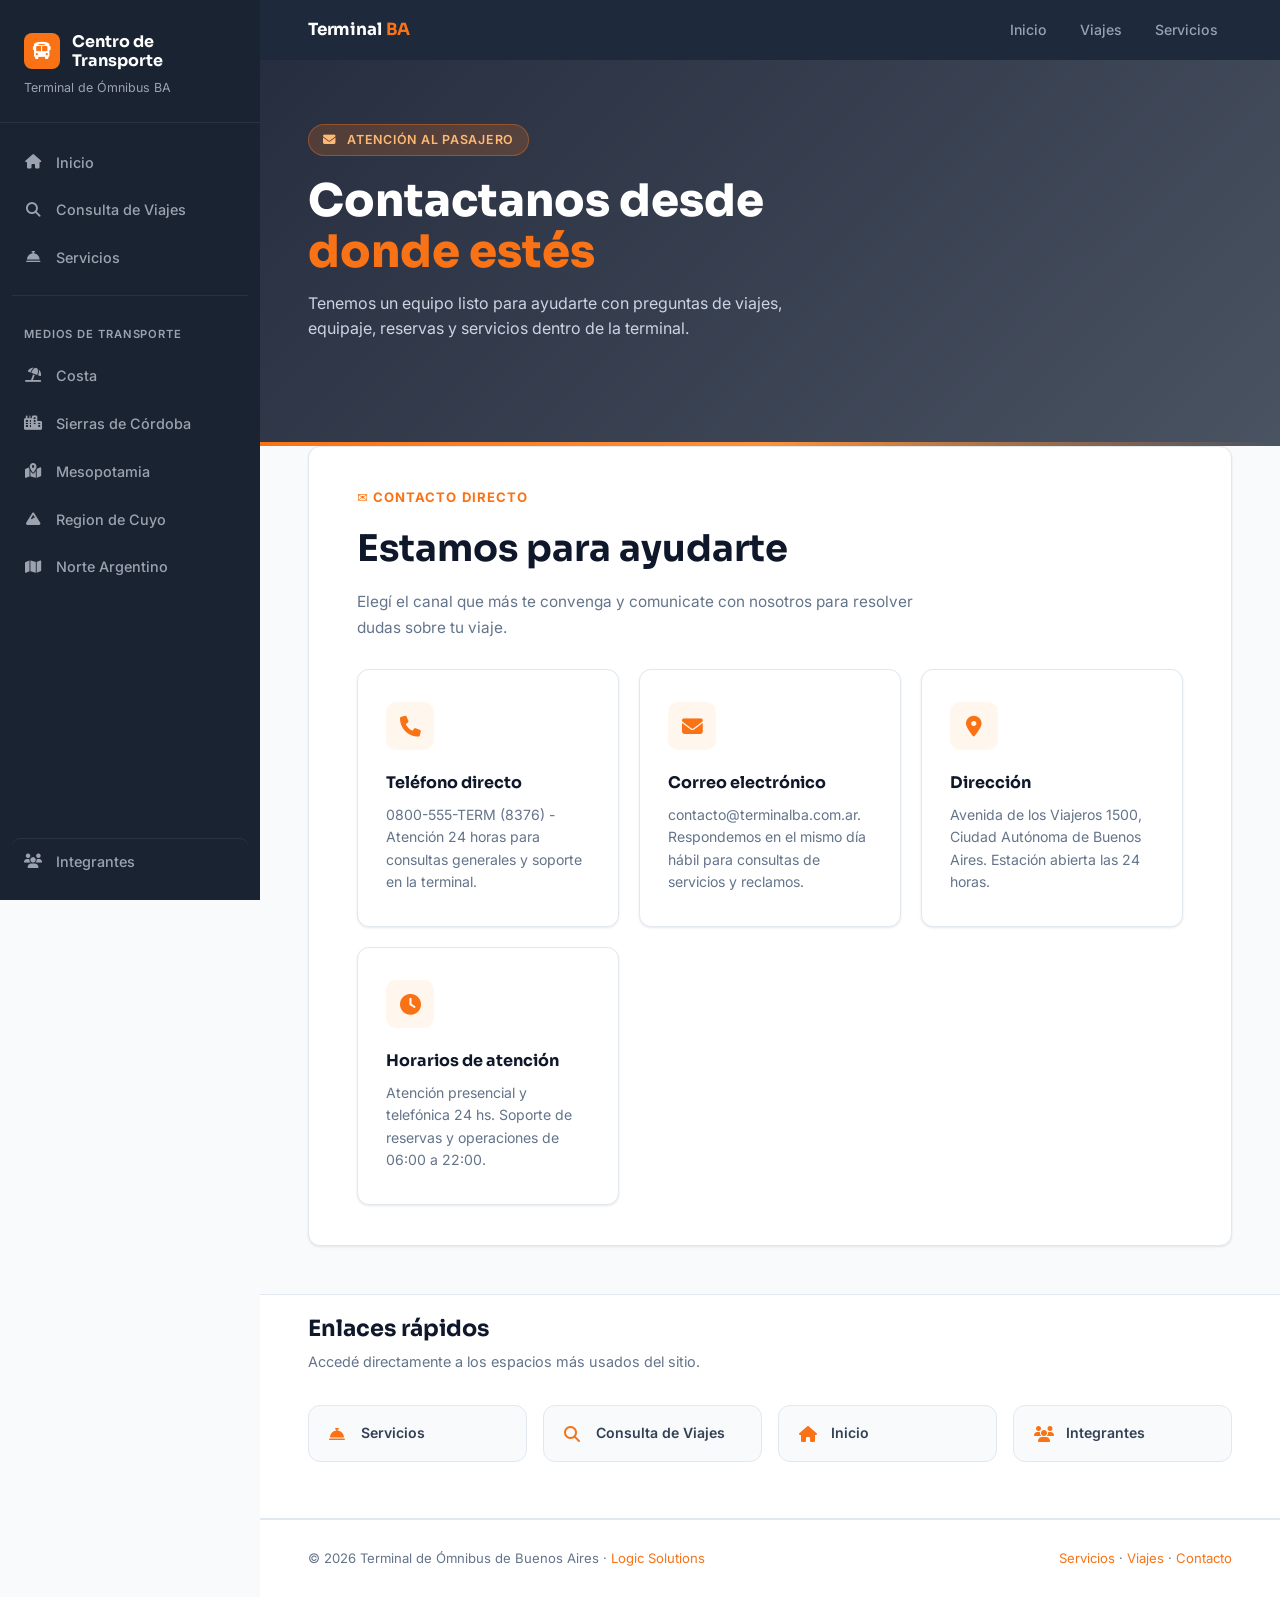
==== commit f2548d23: "Arreglos de links en las paginas" ====
--- a/contacto.html
+++ b/contacto.html
@@ -28,7 +28,8 @@
             <a href="https://trodriguez0123.github.io/Proyecto_final_individual/"><i class="fa-solid fa-umbrella-beach"></i> Costa</a>
             <a href="https://nmilagros.github.io/Proyecto_consultora_cordoba/"><i class="fa-solid fa-city"></i> Sierras de Córdoba</a>
             <a href="https://agusreyy11.github.io/misionestranss/" target="_blank"><i class="fa-solid fa-map-location-dot"></i> Mesopotamia</a>   
-            <a href="./transportes/norte.html"><i class="fa-solid fa-map"></i> Noroeste Argentino</a>
+            <a href="https://github.com/candelacarrizocuade/Trabajo-final-Via-Cuyo.git" target="_blank"><i class="fa-solid fa-mountain"></i> Region de Cuyo</a>
+            <a href="https://facundovogel.github.io/ProyectoTransporteNorte/"><i class="fa-solid fa-map"></i> Norte Argentino</a>
             <a href="integrantes.html" class="sidebar-nav-bottom"><i class="fa-solid fa-users"></i> Integrantes</a>
         </nav>
     </aside>
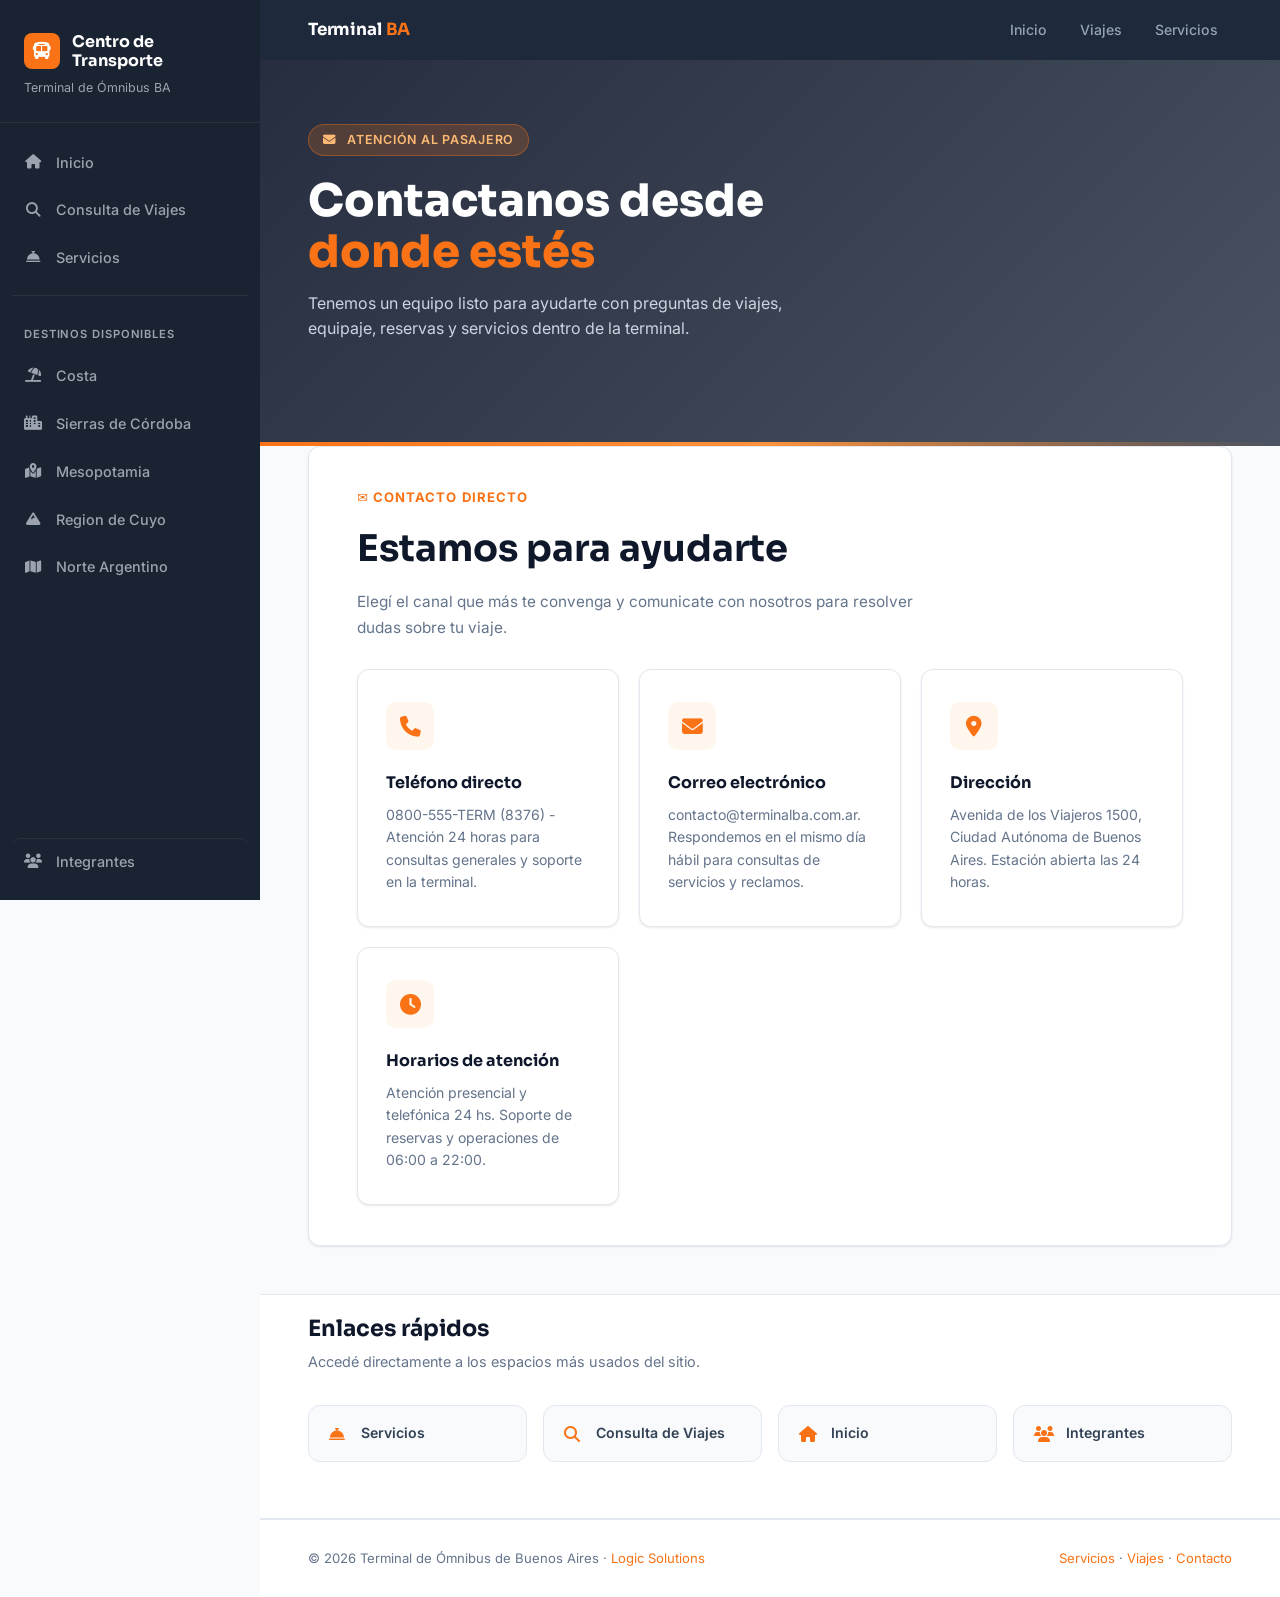
==== commit b158bc0f: "Link de facu arreglos" ====
--- a/contacto.html
+++ b/contacto.html
@@ -24,12 +24,12 @@
             <a href="viajes.html"><i class="fa-solid fa-magnifying-glass"></i> Consulta de Viajes</a>
             <a href="servicios.html"><i class="fa-solid fa-bell-concierge"></i> Servicios</a>
             <hr>
-            <span class="nav-section-label">Medios de Transporte</span>
+            <span class="nav-section-label">Destinos disponibles</span>
             <a href="https://trodriguez0123.github.io/Proyecto_final_individual/"><i class="fa-solid fa-umbrella-beach"></i> Costa</a>
             <a href="https://nmilagros.github.io/Proyecto_consultora_cordoba/"><i class="fa-solid fa-city"></i> Sierras de Córdoba</a>
             <a href="https://agusreyy11.github.io/misionestranss/" target="_blank"><i class="fa-solid fa-map-location-dot"></i> Mesopotamia</a>   
             <a href="https://github.com/candelacarrizocuade/Trabajo-final-Via-Cuyo.git" target="_blank"><i class="fa-solid fa-mountain"></i> Region de Cuyo</a>
-            <a href="https://facundovogel.github.io/ProyectoTransporteNorte/"><i class="fa-solid fa-map"></i> Norte Argentino</a>
+            <a href="https://facundovogel.github.io/ProyectoTransporteNorte/" target="_blank"><i class="fa-solid fa-map"></i> Norte Argentino</a>
             <a href="integrantes.html" class="sidebar-nav-bottom"><i class="fa-solid fa-users"></i> Integrantes</a>
         </nav>
     </aside>
